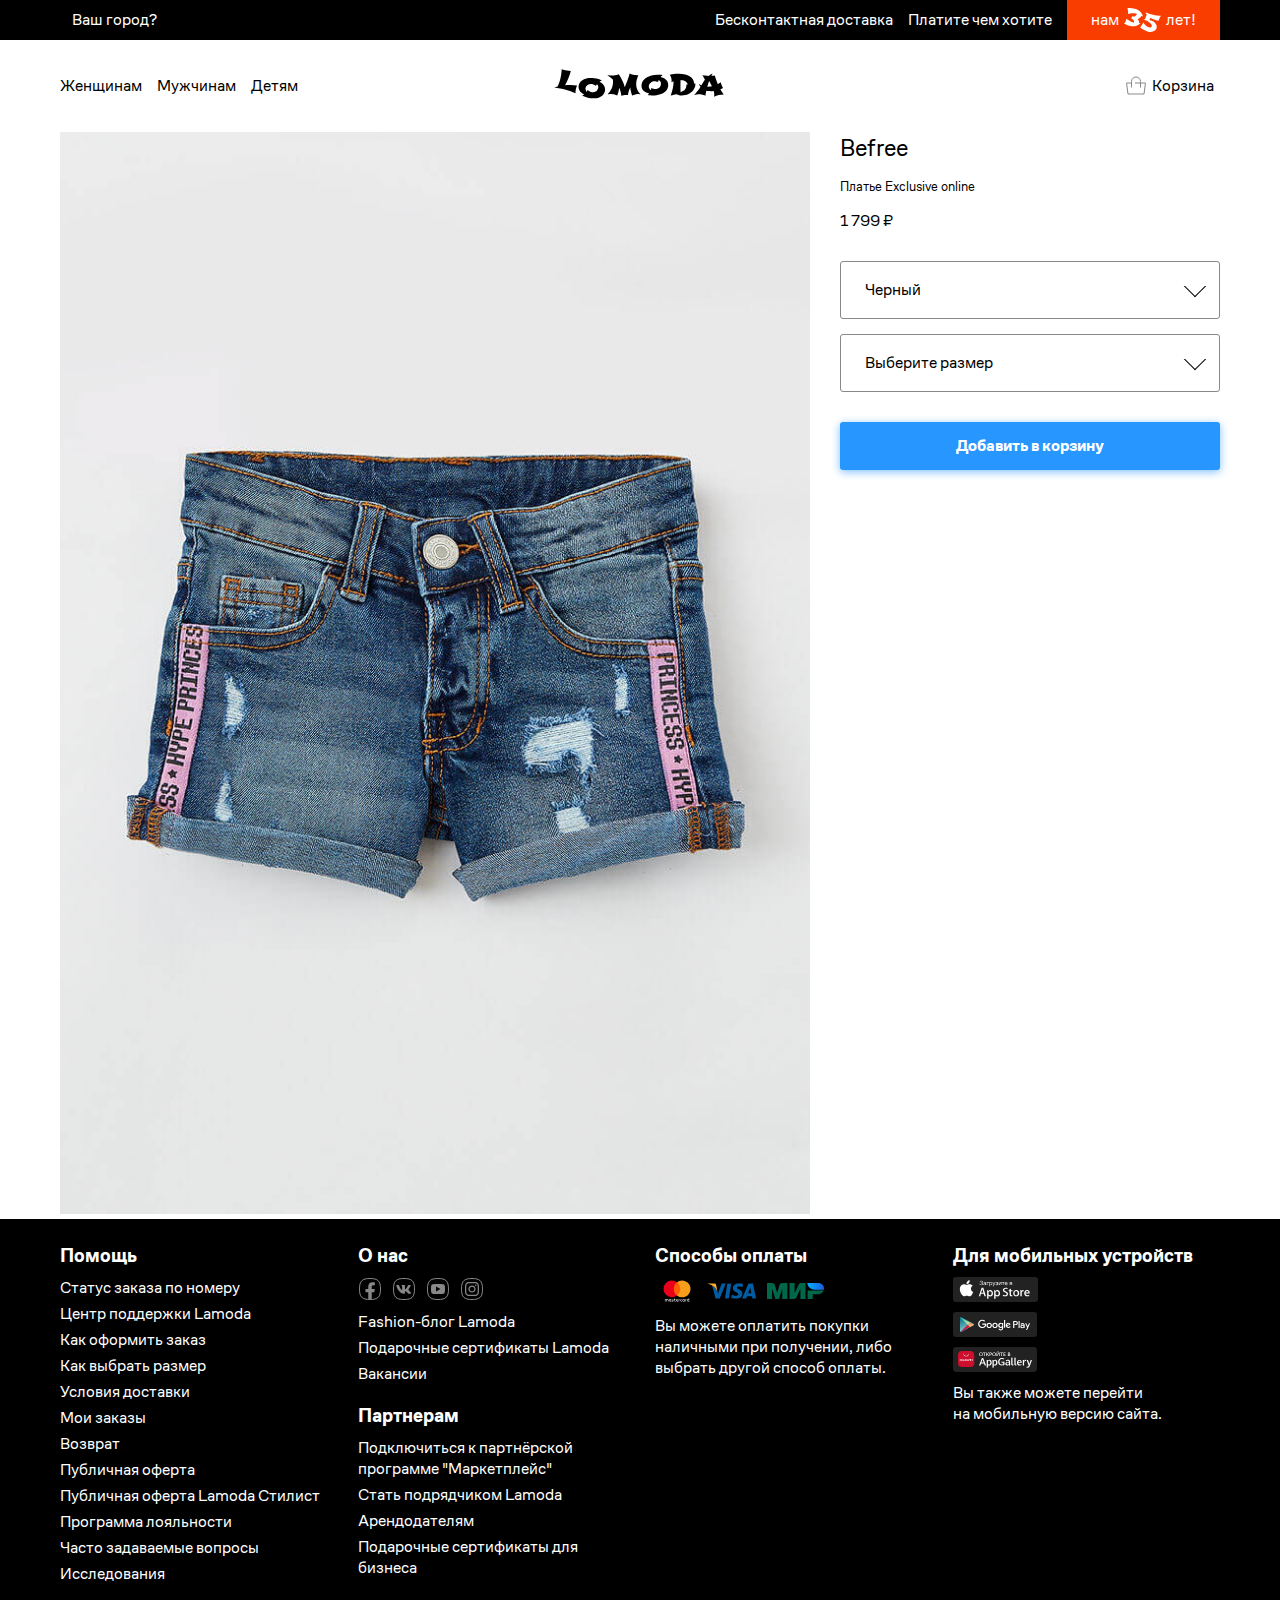
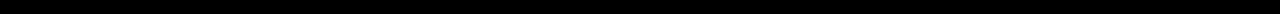
==== card-good.html @ 977532aa "first commit" ====
<!DOCTYPE html>
<html lang="en">

<head>
    <meta charset="UTF-8">
    <meta http-equiv="X-UA-Compatible" content="IE=edge">
    <meta name="viewport" content="width=device-width, initial-scale=1.0">

    <link rel="apple-touch-icon" sizes="180x180" href="favicon/apple-touch-icon.png">
    <link rel="icon" type="image/png" sizes="32x32" href="favicon/favicon-32x32.png">
    <link rel="icon" type="image/png" sizes="16x16" href="favicon/favicon-16x16.png">
    <link rel="manifest" href="favicon/site.webmanifest">
    <link rel="mask-icon" href="favicon/safari-pinned-tab.svg" color="#5bbad5">
    <meta name="msapplication-TileColor" content="#ffc40d">
    <meta name="theme-color" content="#ffffff">

    <link rel="preload" href="fonts/CoFoSans-Bold.woff2" as="font" type="font/woff2" crossorigin>
    <link rel="preload" href="fonts/CoFoSans-Black.woff2" as="font" type="font/woff2" crossorigin>
    <link rel="preload" href="fonts/CoFoSans-Regular.woff2" as="font" type="font/woff2" crossorigin>
    <link rel="preload" href="fonts/CoFoSans-Medium.woff2" as="font" type="font/woff2" crossorigin>

    <link rel="stylesheet" href="styles/style.min.css">
    <title>Lomoda</title>
</head>

<body>
    <header class="header">
        <div class="container">
            <div class="header__wrapper">
                <button class="header__city-button">Ваш город?</button>
                <div class="header__right-block">
                    <p class="header__delivery">Бесконтактная доставка</p>
                    <p class="header__pay">Платите чем хотите</p>
                    <div class="header__birthday">
                        <span>нам </span>
                        <img class="header__birthday-img" src="image/35.svg" alt="">
                        <span>лет!</span>
                    </div>
                </div>
            </div>
        </div>
    </header>
    <main>
        <section class="subheader">
            <div class="container">
                <div class="subheader__wrapper">
                    <nav class="subheader__navigation navigation">
                        <ul class="navigation__list">
                            <li class="navigation__item"><a class="navigation__link" href="goods.html#women">Женщинам</a></li>
                            <li class="navigation__item"><a class="navigation__link" href="goods.html#men">Мужчинам</a></li>
                            <li class="navigation__item"><a class="navigation__link" href="goods.html#kids">Детям</a></li>
                        </ul>
                    </nav>
                    <a href="index.html" class="subheader__logo"><img src="image/logo.svg" alt="Компания Lomoda"></a>
                    <button class="subheader__cart">Корзина</button>
                </div>
            </div>
        </section>
        <section class="card-good">
            <div class="container card-good__wrapper">
                <div class="card-good__image-wrapper">
                    <img class="card-good__image" src="goods-image/MP002XG01REQ_14210247_1_v1.jpg" alt="">
                </div>
                <div class="card-good__description">
                    <h2 class="card-good__title-wrapper">
                        <p class="card-good__brand">Befree</p>
                        <p class="card-good__title">Платье Exclusive online</p>
                    </h2>
                    <p class="card-good__price">1 799 ₽</p>

                    <div class="card-good__color-wrapper card-good__select__wrapper">
                        <button class="card-good__color card-good__select">Черный</button>
                        <ul class="card-good__color-list card-good__select-list">
                            <li class="card-good__select-item">Черный</li>
                            <li class="card-good__select-item">Белый</li>
                            <li class="card-good__select-item">Красный</li>
                            <li class="card-good__select-item">Зеленый</li>
                            <li class="card-good__select-item">Синий</li>
                            <li class="card-good__select-item">Желтый</li>
                        </ul>
                    </div>
                    
                    <div class="card-good__sizes-wrapper card-good__select__wrapper">
                        <button class="card-good__sizes card-good__select">Выберите размер</button>
                        <ul class="card-good__sizes-list card-good__select-list">
                            <li class="card-good__select-item">36</li>
                            <li class="card-good__select-item">38</li>
                            <li class="card-good__select-item">40</li>
                            <li class="card-good__select-item">42</li>
                            <li class="card-good__select-item">44</li>
                            <li class="card-good__select-item">46</li>
                            <li class="card-good__select-item">48</li>
                            <li class="card-good__select-item">50</li>
                            <li class="card-good__select-item">52</li>
                        </ul>
                    </div>
                    

                    <button class="card-good__buy">Добавить в корзину</button>
                </div>
            </div>


        </section>

    </main>
    <footer class="footer">
        <div class="container footer__columns">
            <div class="footer__column">
                <h3 class="footer__column-title">Помощь</h3>
                <ul class="footer__column-list">
                    <li class="footer__column-item"><a class="footer__link" href="#">Статус заказа по номеру</a></li>
                    <li class="footer__column-item"><a class="footer__link" href="#">Центр поддержки Lamoda</a></li>
                    <li class="footer__column-item"><a class="footer__link" href="#">Как оформить заказ</a></li>
                    <li class="footer__column-item"><a class="footer__link" href="#">Как выбрать размер</a></li>
                    <li class="footer__column-item"><a class="footer__link" href="#">Условия доставки</a></li>
                    <li class="footer__column-item"><a class="footer__link" href="#">Мои заказы</a></li>
                    <li class="footer__column-item"><a class="footer__link" href="#">Возврат</a></li>
                    <li class="footer__column-item"><a class="footer__link" href="#">Публичная оферта</a></li>
                    <li class="footer__column-item"><a class="footer__link" href="#">Публичная оферта Lamoda Стилист</a></li>
                    <li class="footer__column-item"><a class="footer__link" href="#">Программа лояльности</a></li>
                    <li class="footer__column-item"><a class="footer__link" href="#">Часто задаваемые вопросы</a></li>
                    <li class="footer__column-item"><a class="footer__link" href="#">Исследования</a></li>
                </ul>
            </div>

            <div class="footer__column">
                <h3 class="footer__column-title">О нас</h3>
                <ul class="footer__column-list">
                    <li class="footer__column-item">
                        <ul class="footer__column-icons">
                            <li><a target="_blank" href="#" class="footer__social-item footer__social-item_fb"></a></li>
                            <li><a target="_blank" href="#" class="footer__social-item footer__social-item_vk"></a></li>
                            <li><a target="_blank" href="#" class="footer__social-item footer__social-item_yt"></a></li>
                            <li><a target="_blank" href="#" class="footer__social-item footer__social-item_ig"></a></li>
                        </ul>
                    </li>
                    <li class="footer__column-item"><a class="link footer__link" href="#">Fashion-блог Lamoda</a></li>
                    <li class="footer__column-item"><a class="link footer__link" href="#">Подарочные сертификаты Lamoda</a></li>
                    <li class="footer__column-item"><a class="link footer__link" href="#" target="_blank">Вакансии</a></li>
                </ul>

                <h3 class="footer__column-title">Партнерам</h3>
                <ul class="footer__column-list">
                    <li class="footer__column-item"><a class="link footer__link" href="#">Подключиться к партнёрской программе "Маркетплейс"</a></li>
                    <li class="footer__column-item"><a class="link footer__link" href="#">Стать подрядчиком Lamoda</a></li>
                    <li class="footer__column-item"><a class="link footer__link" href="#">Арендодателям</a></li>
                    <li class="footer__column-item"><a class="link footer__link" href="#">Подарочные сертификаты для бизнеса</a></li>
                </ul>
            </div>
            <div class="footer__column">
                <div class="footer__column-item">
                    <h3 class="footer__column-title">Способы оплаты</h3>
                    <ul class="footer__column-icons">
                        <li class="footer__column-icon footer__icon-mastercard"></li>
                        <li class="footer__column-icon footer__icon-visa"></li>
                        <li class="footer__column-icon footer__icon-mir"></li>
                    </ul>
                </div>
                <p class="footer__column-item footer__text">

                    Вы можете оплатить покупки<br>наличными при получении, либо<br>выбрать
                    <a class="inline-link" href="#">другой способ оплаты</a>.

                </p>
            </div>
            <div class="footer__column">
                <h3 class="footer__column-title">Для мобильных устройств</h3>
                <ul class="footer__column-icons footer__column-icons__app">
                    <li><a target="_blank" class="footer__block-icon footer__icon-appstore" href="#"></a></li>
                    <li><a target="_blank" class="footer__block-icon footer__icon-googleplay" href="#"></a></li>
                    <li><a target="_blank" class="footer__block-icon footer__icon-huaweistore" href="#"></a></li>
                </ul>
                <p class="footer__column-item footer__text">Вы также можете перейти<br>на <a href="#" class="inline-link js-mobile-version">мобильную версию сайта</a>.</p>
            </div>
        </div>
    </footer>

    <div class="cart-overlay"> <!-- cart-overlay-open -->
        <div class="cart">
            <h2 class="cart__title">Корзина</h2>
            <div class="cart__table-wrapper">

                <table class="cart__table">
                    <colgroup class="cart__col">
                        <col class="cart__col-number">
                        <col class="cart__col-name">
                        <col class="cart__col-color">
                        <col class="cart__col-size">
                        <col class="cart__col-price">
                        <col class="cart__col-delete">
                    </colgroup>
                    <thead>
                        <tr>
                            <th class="cart__title-number">#</th>
                            <th>Наименование</th>
                            <th>Цвет</th>
                            <th>Размер</th>
                            <th>Цена</th>
                            <th></th>
                        </tr>
                    </thead>
                    <tbody class="cart__list-goods">
                        <tr>
                            <td>1</td>
                            <td>New Balance Леггинсы NB Essentials Botanical Legging</td>
                            <td>-</td>
                            <td>42/44</td>
                            <td>2999 &#8381;</td>
                            <td><button class="btn-delete">&times;</button></td>
                        </tr>
                        <tr>
                            <td>2</td>
                            <td>Adidas Костюм спортивный W TS CO ENERGIZ</td>
                            <td>-</td>
                            <td>42/44</td>
                            <td>7999 &#8381;</td>
                            <td><button class="btn-delete">&times;</button></td>
                        </tr>
                        <tr>
                            <td>3</td>
                            <td>Befree Топ Exclusive online</td>
                            <td>Фиолетовый</td>
                            <td>42</td>
                            <td>599 &#8381;</td>
                            <td><button class="btn-delete">&times;</button></td>
                        </tr>
                    </tbody>
                    <tfoot>
                        <tr>
                            <th colspan="3">
                                <div class="cart__wrapper-promo">
                                    <label for="promo">Промо-код:</label>
                                    <input class="cart__promo" id="promo" type="text">
                                </div>

                            </th>
                            <th>Итого:</th>
                            <th class="cart__total-cost" colspan="2">11597 &#8381;</th>
                        </tr>
                    </tfoot>
                </table>

            </div>
            <button class="cart__btn-buy">Оформить</button>
            <button class="cart__btn-close"></button>
        </div>
    </div>

</body>

</html>
---- styles/style.min.css ----
@font-face{font-family:'CoFo Sans';src:local("CoFo Sans Bold"),local("CoFoSans-Bold"),url("../fonts/CoFoSans-Bold.woff2") format("woff2"),url("../fonts/CoFoSans-Bold.woff") format("woff");font-weight:bold;font-display:swap}@font-face{font-family:'CoFo Sans';src:local("CoFo Sans Black"),local("CoFoSans-Black"),url("../fonts/CoFoSans-Black.woff2") format("woff2"),url("../fonts/CoFoSans-Black.woff") format("woff");font-weight:900;font-display:swap}@font-face{font-family:'CoFo Sans';src:local("CoFo Sans"),local("CoFoSans-Regular"),url("../fonts/CoFoSans-Regular.woff2") format("woff2"),url("../fonts/CoFoSans-Regular.woff") format("woff");font-weight:normal;font-display:swap}@font-face{font-family:'CoFo Sans';src:local("CoFo Sans Medium"),local("CoFoSans-Medium"),url("../fonts/CoFoSans-Medium.woff2") format("woff2"),url("../fonts/CoFoSans-Medium.woff") format("woff");font-weight:500;font-display:swap}:root{-webkit-box-sizing:border-box;box-sizing:border-box}*,*::before,*::after{-webkit-box-sizing:inherit;box-sizing:inherit}body{min-width:320px;min-height:100vh;margin:0;background-color:#fff;font-family:"CoFo Sans", Arial, sans-serif;font-size:16px;font-weight:400;color:black}button,input,optgroup,select,textarea{font:inherit;margin:0}img{max-width:100%;height:auto}a{text-decoration:none;color:inherit}ul,ol{list-style:none}h1,h2,h3,h4,p,ul,ol,figure,figcaption{padding:0;margin:0}.container{max-width:1200px;margin:0 auto;padding:0 20px}.visually-hidden{position:absolute !important;clip:rect(1px 1px 1px 1px);clip:rect(1px, 1px, 1px, 1px);padding:0 !important;border:0 !important;height:1px !important;width:1px !important;overflow:hidden}.clearfix::after{content:"";display:table;clear:both}button{cursor:pointer}.header{background-color:#000;color:#fff}.header__wrapper{display:-webkit-box;display:-ms-flexbox;display:flex;-webkit-box-pack:justify;-ms-flex-pack:justify;justify-content:space-between;-webkit-box-align:center;-ms-flex-align:center;align-items:center;height:40px;line-height:40px}.header__city-button{background-color:transparent;color:inherit;padding:0 12px;border:none;height:100%;-webkit-transition:background-color 0.3s;transition:background-color 0.3s}.header__city-button:hover{background-color:#0060d2}@media (max-width: 480px){.header__city-button{margin:0 auto}}.header__right-block{display:-webkit-box;display:-ms-flexbox;display:flex;gap:15px;height:100%}@media (max-width: 480px){.header__right-block{display:none}}.header__pay,.header__delivery{-ms-flex-item-align:center;-ms-grid-row-align:center;align-self:center;height:100%;cursor:pointer;-webkit-transition:background-color 0.3s;transition:background-color 0.3s}.header__pay:hover,.header__delivery:hover{background-color:#0060d2}@media (max-width: 768px){.header__pay,.header__delivery{display:none}}.header__birthday{display:-webkit-box;display:-ms-flexbox;display:flex;padding:8px 24px;-webkit-box-align:center;-ms-flex-align:center;align-items:center;background-color:#f93c00;max-height:100%}.header__birthday-img{max-height:100%}.header__birthday *:not(:last-child){margin-right:5px}.subheader{min-height:90px}@media (max-width: 768px){.subheader{padding-top:30px}}.subheader__wrapper{position:relative;display:-ms-grid;display:grid;-ms-grid-columns:(1fr)[3];grid-template-columns:repeat(3, 1fr);-webkit-box-align:center;-ms-flex-align:center;align-items:center;-webkit-box-pack:justify;-ms-flex-pack:justify;justify-content:space-between;min-height:90px}@media (max-width: 768px){.subheader__wrapper{-ms-grid-columns:(1fr)[2];grid-template-columns:repeat(2, 1fr)}}.subheader__logo{display:block;max-width:180px;-ms-grid-column-align:center;justify-self:center}@media (max-width: 768px){.subheader__navigation{-webkit-box-ordinal-group:0;-ms-flex-order:-1;order:-1;-ms-grid-column:1;-ms-grid-column-span:2;grid-column:1 / 3}}.subheader__cart{display:block;-ms-grid-column-align:end;justify-self:end;background-color:transparent;background-image:url("../image/cart.svg");background-repeat:no-repeat;background-position:left;padding-left:28px;border:none}.navigation__list{display:-webkit-box;display:-ms-flexbox;display:flex;gap:15px}@media (max-width: 768px){.navigation__list{-webkit-box-pack:center;-ms-flex-pack:center;justify-content:center}}.promo__grid-image{width:100%;height:100%;-o-object-position:center;object-position:center;-o-object-fit:cover;object-fit:cover}.promo__grid{display:-ms-grid;display:grid;gap:16px;margin-bottom:16px}.promo__grid-item__big{-ms-grid-column:1;-ms-grid-column-span:2;grid-column:1/3;-ms-grid-row:1;-ms-grid-row-span:2;grid-row:1/3}.promo__grid-item__small{-ms-grid-column:3;-ms-grid-column-span:1;grid-column:3/4}.promo__grid-reverse-item__big{-ms-grid-column:2;-ms-grid-column-span:2;grid-column:2/4;-ms-grid-row:1;-ms-grid-row-span:2;grid-row:1/3}.promo__grid-reverse-item__small{-ms-grid-column:1;-ms-grid-column-span:1;grid-column:1/2}@media (max-width: 768px){.promo__grid-item__small{-ms-grid-column:1;-ms-grid-column-span:1;grid-column:1/2}.promo__grid-item__small:nth-child(odd){-ms-grid-column:2;-ms-grid-column-span:1;grid-column:2/3}.promo__grid-reverse-item__big{-ms-grid-column:1;-ms-grid-column-span:2;grid-column:1/3}.promo__grid-reverse-item__small{-ms-grid-column:1;-ms-grid-column-span:1;grid-column:1/2}.promo__grid-reverse-item__small:nth-child(odd){-ms-grid-column:2;-ms-grid-column-span:1;grid-column:2/3}}@media (max-width: 550px){.promo__grid-item__big{-ms-grid-column:1;-ms-grid-column-span:2;grid-column:1/3}.promo__grid-item__small{-ms-grid-column:1;-ms-grid-column-span:2;grid-column:1/3}.promo__grid-item__small:nth-child(odd){-ms-grid-column:1;-ms-grid-column-span:2;grid-column:1/3}.promo__grid-reverse-item__big{-ms-grid-column:1;-ms-grid-column-span:2;grid-column:1/3}.promo__grid-reverse-item__small{-ms-grid-column:1;-ms-grid-column-span:2;grid-column:1/3}.promo__grid-reverse-item__small:nth-child(odd){-ms-grid-column:1;-ms-grid-column-span:2;grid-column:1/3}}.goods{padding-bottom:30px}.goods__title{margin-bottom:30px}@media (max-width: 480px){.goods__title{text-align:center}}.goods__list{display:-ms-grid;display:grid;gap:30px;-ms-grid-columns:(1fr)[4];grid-template-columns:repeat(4, 1fr)}@media (max-width: 1024px){.goods__list{-ms-grid-columns:(1fr)[3];grid-template-columns:repeat(3, 1fr)}}@media (max-width: 768px){.goods__list{-ms-grid-columns:(1fr)[2];grid-template-columns:repeat(2, 1fr)}}@media (max-width: 480px){.goods__list{-ms-grid-columns:1fr;grid-template-columns:1fr}}.goods__item{-ms-grid-column-align:center;justify-self:center}.good{-webkit-box-shadow:0px 0px 3px #ccc;box-shadow:0px 0px 3px #ccc;height:100%;display:-webkit-box;display:-ms-flexbox;display:flex;-webkit-box-orient:vertical;-webkit-box-direction:normal;-ms-flex-direction:column;flex-direction:column}.good:hover{-webkit-box-shadow:0px 0px 5px #aaa;box-shadow:0px 0px 5px #aaa}@media (max-width: 480px){.good{max-width:320px}}.good__price{font-weight:700;margin-bottom:10px;text-align:left}.good__title{font-weight:400;margin-bottom:10px;text-align:left}.good__title__grey{color:#888}.good__sizes{margin-bottom:10px;color:#888;text-align:left}.good__link{-ms-flex-item-align:end;-ms-grid-row-align:end;align-self:end;background-image:url("../image/more.svg");background-size:contain;background-repeat:no-repeat;background-position:left;margin:0 auto;padding-left:20px}.good__description{display:-ms-grid;display:grid;-ms-grid-columns:1fr;grid-template-columns:1fr;-ms-grid-rows:(auto)[4];grid-template-rows:repeat(4, auto);-webkit-box-pack:end;-ms-flex-pack:end;justify-content:end;height:100%;padding:15px;text-align:center;font-size:13px}.card-good__wrapper{display:-webkit-box;display:-ms-flexbox;display:flex;gap:30px}@media (max-width: 968px){.card-good__wrapper{-webkit-box-pack:center;-ms-flex-pack:center;justify-content:center;-ms-flex-wrap:wrap;flex-wrap:wrap}}.card-good__image-wrapper{max-width:750px}.card-good__description{-webkit-box-flex:1;-ms-flex-positive:1;flex-grow:1;max-width:750px;-ms-flex-preferred-size:280px;flex-basis:280px}@media (max-width: 968px){.card-good__description{display:-ms-grid;display:grid;gap:20px}}.card-good__brand{font-size:24px;font-weight:400;line-height:32px;margin-bottom:15px}.card-good__title-wrapper{margin-bottom:15px}.card-good__title{font-size:13px;font-weight:400;line-height:16px}.card-good__select__wrapper{position:relative}.card-good__select{position:relative;padding:8px 24px;text-align:left;background-color:transparent;width:100%;height:58px;border:1px solid #888;border-radius:3px}.card-good__select:after{content:'';position:absolute;right:16px;top:50%;height:16px;width:16px;margin-top:-4px;-webkit-transform:translateY(-50%) rotate(-45deg);transform:translateY(-50%) rotate(-45deg);border-style:solid;border-color:transparent transparent #000 #000;border-width:1px;z-index:1;-webkit-transition:border-color 0.2s ease-in-out, margin-top 0.2s ease-in-out;transition:border-color 0.2s ease-in-out, margin-top 0.2s ease-in-out}.card-good__select__open{border-bottom-color:#ccc;border-bottom-left-radius:0;border-bottom-right-radius:0}.card-good__select__open:after{margin-top:6px;border-color:#000 #000 transparent transparent}.card-good__select__open+.card-good__select-list{display:block}.card-good__select-list{display:none;position:absolute;max-height:150px;overflow:auto;width:100%;z-index:10;background-color:#fff;border:1px solid #000;border-top-color:#ccc;padding:0}.card-good__select-item{padding:8px}.card-good__select-item:hover{background-color:#ccc}@media (max-width: 968px){.card-good__title-wrapper{-ms-grid-column:1;-ms-grid-column-span:1;grid-column:1/2;-ms-grid-row:1;-ms-grid-row-span:1;grid-row:1/2}}@media (max-width: 520px){.card-good__title-wrapper{grid-column:auto;grid-row:auto}}.card-good__price{margin-bottom:30px}@media (max-width: 968px){.card-good__price{-ms-grid-column:2;-ms-grid-column-span:1;grid-column:2/3;-ms-grid-row:1;-ms-grid-row-span:1;grid-row:1/2}}@media (max-width: 520px){.card-good__price{grid-column:auto;grid-row:auto}}.card-good__color-wrapper{margin-bottom:15px}@media (max-width: 968px){.card-good__color-wrapper{margin-bottom:0;-ms-grid-column:3;-ms-grid-column-span:1;grid-column:3/4;-ms-grid-row:1;-ms-grid-row-span:1;grid-row:1/2}}@media (max-width: 520px){.card-good__color-wrapper{grid-column:auto;grid-row:auto}}.card-good__sizes-wrapper{margin-bottom:30px}@media (max-width: 968px){.card-good__sizes-wrapper{margin-bottom:0;-ms-grid-column:3;-ms-grid-column-span:1;grid-column:3/4;-ms-grid-row:2;-ms-grid-row-span:1;grid-row:2/3}}@media (max-width: 520px){.card-good__sizes-wrapper{grid-column:auto;grid-row:auto}}.card-good__buy{width:100%;height:48px;border:none;padding:10px 15px;border-radius:3px;color:#fff;background-color:#2796FF;-webkit-box-shadow:0 2px 8px 0 rgba(39,150,255,0.6);box-shadow:0 2px 8px 0 rgba(39,150,255,0.6);font-weight:700;font-size:16px;margin-bottom:32px}@media (max-width: 968px){.card-good__buy{-ms-grid-column:1;-ms-grid-column-span:2;grid-column:1/3;-ms-grid-row:3;-ms-grid-row-span:1;grid-row:3/4}}@media (max-width: 520px){.card-good__buy{grid-column:auto;grid-row:auto}}.cart-overlay{display:none;-webkit-box-pack:center;-ms-flex-pack:center;justify-content:center;-webkit-box-align:center;-ms-flex-align:center;align-items:center;position:fixed;top:0;left:0;bottom:0;right:0;width:100%;height:100vh;z-index:1000;overflow-y:auto;background:rgba(0,0,0,0.5);-webkit-backdrop-filter:blur(3px);backdrop-filter:blur(3px);-webkit-animation:fadeIn 300ms ease-in-out;animation:fadeIn 300ms ease-in-out}.cart-overlay-open{display:-webkit-box;display:-ms-flexbox;display:flex}.cart{position:relative;max-width:100%;min-height:200px;border-radius:8px;border:none;padding:30px;background-color:#000;color:#fff;font-weight:300}.cart__table-wrapper{overflow-y:auto;max-width:100%}.cart__table{border-collapse:collapse;table-layout:fixed;margin-bottom:30px}.cart__col-name{min-width:230px}.cart__col-price{min-width:100px}.cart__title{text-align:left;font-size:32px;margin-bottom:15px}.cart th,.cart td{border:1px solid #fff;padding:5px 10px}.cart__title-number{text-align:left}.cart__cell-wrapper{display:-webkit-box;display:-ms-flexbox;display:flex;width:100%}.cart__promo{-webkit-box-flex:1;-ms-flex-positive:1;flex-grow:1}.cart__btn-buy{width:100%;height:48px;border:none;padding:10px 15px;border-radius:3px;color:#fff;background-color:#2796FF;-webkit-box-shadow:0 2px 8px 0 rgba(39,150,255,0.6);box-shadow:0 2px 8px 0 rgba(39,150,255,0.6);font-weight:700;font-size:16px;margin-bottom:32px}.cart__btn-close{position:absolute;top:0;right:0;width:3em;height:3em;color:inherit;background:transparent;border:none;cursor:pointer;outline:none}.cart__btn-close::before,.cart__btn-close::after{content:"";display:block;position:absolute;top:50%;right:5px;left:5px;border-bottom:1px solid white;-webkit-transform:rotate(45deg);transform:rotate(45deg)}.cart__btn-close::after{-webkit-transform:rotate(-45deg);transform:rotate(-45deg)}.cart__btn-close:focus::before,.cart__btn-close:hover::before,.cart__btn-close:focus::after,.cart__btn-close:hover::after{border-color:#f93c00}.btn-delete{background-color:transparent;border:none;color:#fff;font-weight:700}.btn-delete:hover{color:#f93c00;text-shadow:0 0 3px #f93c00}@-webkit-keyframes fadeIn{from{opacity:0}to{opacity:1}}@keyframes fadeIn{from{opacity:0}to{opacity:1}}.footer{padding:25px 0;background-color:#000;color:#fff}.footer__columns{display:-ms-grid;display:grid;-webkit-box-pack:justify;-ms-flex-pack:justify;justify-content:space-between;gap:30px;-ms-grid-columns:(1fr)[4];grid-template-columns:repeat(4, 1fr)}@media (max-width: 1096px){.footer__columns{-ms-grid-columns:(1fr)[2];grid-template-columns:repeat(2, 1fr)}}@media (max-width: 520px){.footer__columns{-ms-grid-columns:1fr;grid-template-columns:1fr}}.footer__column-title{margin-bottom:10px}.footer__column-list:not(:last-child){margin-bottom:20px}.footer__column-item{margin-bottom:5px}.footer__column-icons{display:-webkit-box;display:-ms-flexbox;display:flex;-webkit-box-align:center;-ms-flex-align:center;align-items:center;gap:10px;margin-bottom:10px}.footer__column-icons__app{-webkit-box-orient:vertical;-webkit-box-direction:normal;-ms-flex-direction:column;flex-direction:column;-webkit-box-align:start;-ms-flex-align:start;align-items:flex-start}.footer__social-item{display:block;width:24px;height:24px;background-position:center;background-size:contain;background-repeat:no-repeat}.footer__social-item_fb{background-image:url(../image/facebook.svg)}.footer__social-item_fb:hover{background-image:url(../image/facebook_hover.svg)}.footer__social-item_vk{background-image:url(../image/vk.svg)}.footer__social-item_vk:hover{background-image:url(../image/vk_hover.svg)}.footer__social-item_yt{background-image:url(../image/youtube.svg)}.footer__social-item_yt:hover{background-image:url(../image/youtube_hover.svg)}.footer__social-item_ig{background-image:url(../image/instagram.svg)}.footer__social-item_ig:hover{background-image:url(../image/instagram_hover.svg)}.footer__column-icon{display:block;background-position:center;background-size:contain;background-repeat:no-repeat}.footer__icon-mastercard{width:43px;height:28px;background-image:url(../image/footer__icon-mastercard.svg)}.footer__icon-visa{width:49px;height:16px;background-image:url(../image/footer__icon-visa.svg)}.footer__icon-mir{width:57px;height:16px;background-image:url(../image/footer__icon-mir.svg)}.footer__block-icon{display:block;width:85px;height:25px;background-position:center;background-size:contain;background-repeat:no-repeat}.footer__icon-appstore{background-image:url(../image/footer__icon-appstore.svg)}.footer__icon-googleplay{background-image:url(../image/footer__icon-googleplay.svg)}.footer__icon-huaweistore{background-image:url(../image/footer__icon-huaweistore.svg)}
/*# sourceMappingURL=style.min.css.map */
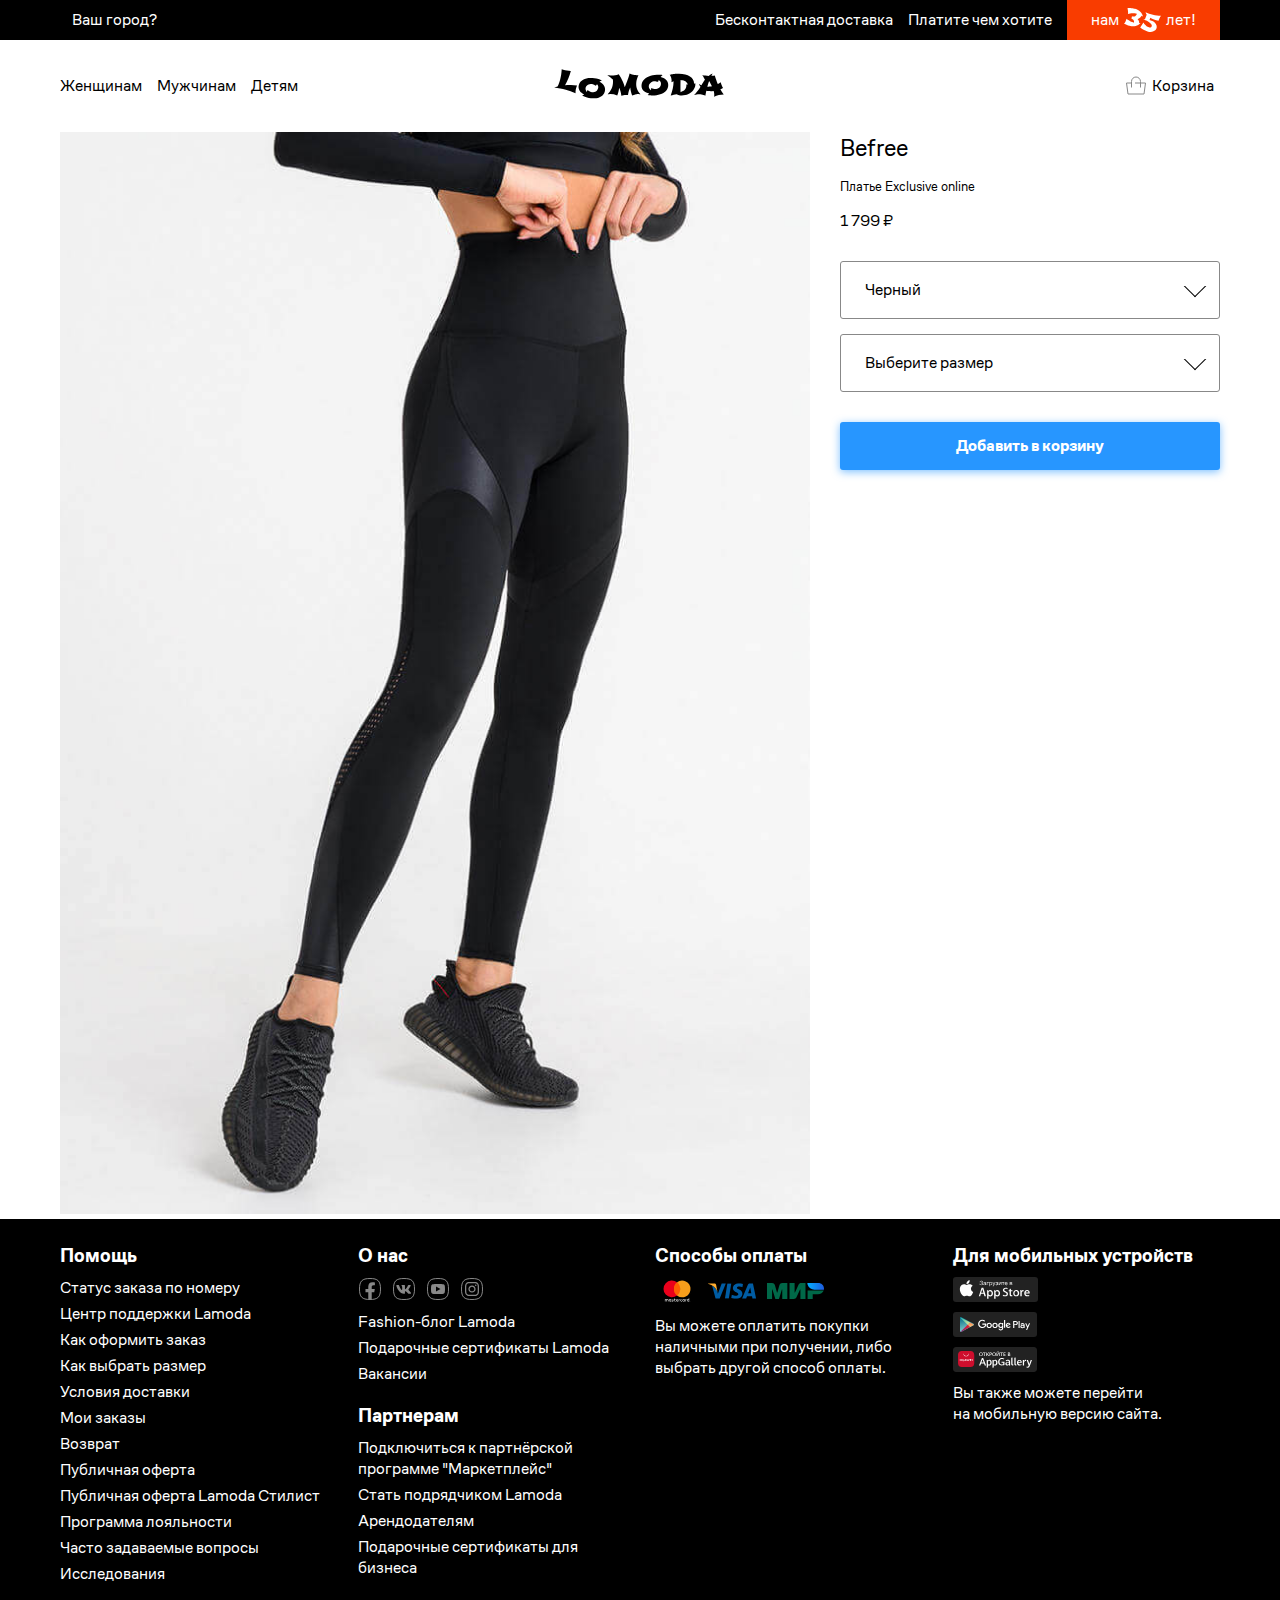
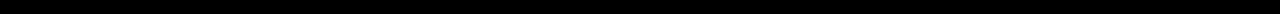
==== commit 5225fb1f: "Day 2+ (sart rendering  single Good Page)" ====
--- a/card-good.html
+++ b/card-good.html
@@ -2,251 +2,261 @@
 <html lang="en">
 
 <head>
-    <meta charset="UTF-8">
-    <meta http-equiv="X-UA-Compatible" content="IE=edge">
-    <meta name="viewport" content="width=device-width, initial-scale=1.0">
-
-    <link rel="apple-touch-icon" sizes="180x180" href="favicon/apple-touch-icon.png">
-    <link rel="icon" type="image/png" sizes="32x32" href="favicon/favicon-32x32.png">
-    <link rel="icon" type="image/png" sizes="16x16" href="favicon/favicon-16x16.png">
-    <link rel="manifest" href="favicon/site.webmanifest">
-    <link rel="mask-icon" href="favicon/safari-pinned-tab.svg" color="#5bbad5">
-    <meta name="msapplication-TileColor" content="#ffc40d">
-    <meta name="theme-color" content="#ffffff">
-
-    <link rel="preload" href="fonts/CoFoSans-Bold.woff2" as="font" type="font/woff2" crossorigin>
-    <link rel="preload" href="fonts/CoFoSans-Black.woff2" as="font" type="font/woff2" crossorigin>
-    <link rel="preload" href="fonts/CoFoSans-Regular.woff2" as="font" type="font/woff2" crossorigin>
-    <link rel="preload" href="fonts/CoFoSans-Medium.woff2" as="font" type="font/woff2" crossorigin>
-
-    <link rel="stylesheet" href="styles/style.min.css">
-    <title>Lomoda</title>
+	<meta charset="UTF-8">
+	<meta http-equiv="X-UA-Compatible" content="IE=edge">
+	<meta name="viewport" content="width=device-width, initial-scale=1.0">
+
+	<link rel="apple-touch-icon" sizes="180x180" href="favicon/apple-touch-icon.png">
+	<link rel="icon" type="image/png" sizes="32x32" href="favicon/favicon-32x32.png">
+	<link rel="icon" type="image/png" sizes="16x16" href="favicon/favicon-16x16.png">
+	<link rel="manifest" href="favicon/manifest.json" crossorigin="use-credentials">
+	<link rel="mask-icon" href="favicon/safari-pinned-tab.svg" color="#5bbad5">
+	<meta name="msapplication-TileColor" content="#ffc40d">
+	<meta name="theme-color" content="#ffffff">
+
+	<link rel="preload" href="fonts/CoFoSans-Bold.woff2" as="font" type="font/woff2" crossorigin>
+	<link rel="preload" href="fonts/CoFoSans-Black.woff2" as="font" type="font/woff2" crossorigin>
+	<link rel="preload" href="fonts/CoFoSans-Regular.woff2" as="font" type="font/woff2" crossorigin>
+	<link rel="preload" href="fonts/CoFoSans-Medium.woff2" as="font" type="font/woff2" crossorigin>
+
+	<link rel="stylesheet" href="styles/style.min.css">
+	<script src="scripts/main.js" defer></script>
+
+	<title>Lomoda</title>
 </head>
 
 <body>
-    <header class="header">
-        <div class="container">
-            <div class="header__wrapper">
-                <button class="header__city-button">Ваш город?</button>
-                <div class="header__right-block">
-                    <p class="header__delivery">Бесконтактная доставка</p>
-                    <p class="header__pay">Платите чем хотите</p>
-                    <div class="header__birthday">
-                        <span>нам </span>
-                        <img class="header__birthday-img" src="image/35.svg" alt="">
-                        <span>лет!</span>
-                    </div>
-                </div>
-            </div>
-        </div>
-    </header>
-    <main>
-        <section class="subheader">
-            <div class="container">
-                <div class="subheader__wrapper">
-                    <nav class="subheader__navigation navigation">
-                        <ul class="navigation__list">
-                            <li class="navigation__item"><a class="navigation__link" href="goods.html#women">Женщинам</a></li>
-                            <li class="navigation__item"><a class="navigation__link" href="goods.html#men">Мужчинам</a></li>
-                            <li class="navigation__item"><a class="navigation__link" href="goods.html#kids">Детям</a></li>
-                        </ul>
-                    </nav>
-                    <a href="index.html" class="subheader__logo"><img src="image/logo.svg" alt="Компания Lomoda"></a>
-                    <button class="subheader__cart">Корзина</button>
-                </div>
-            </div>
-        </section>
-        <section class="card-good">
-            <div class="container card-good__wrapper">
-                <div class="card-good__image-wrapper">
-                    <img class="card-good__image" src="goods-image/MP002XG01REQ_14210247_1_v1.jpg" alt="">
-                </div>
-                <div class="card-good__description">
-                    <h2 class="card-good__title-wrapper">
-                        <p class="card-good__brand">Befree</p>
-                        <p class="card-good__title">Платье Exclusive online</p>
-                    </h2>
-                    <p class="card-good__price">1 799 ₽</p>
-
-                    <div class="card-good__color-wrapper card-good__select__wrapper">
-                        <button class="card-good__color card-good__select">Черный</button>
-                        <ul class="card-good__color-list card-good__select-list">
-                            <li class="card-good__select-item">Черный</li>
-                            <li class="card-good__select-item">Белый</li>
-                            <li class="card-good__select-item">Красный</li>
-                            <li class="card-good__select-item">Зеленый</li>
-                            <li class="card-good__select-item">Синий</li>
-                            <li class="card-good__select-item">Желтый</li>
-                        </ul>
-                    </div>
-                    
-                    <div class="card-good__sizes-wrapper card-good__select__wrapper">
-                        <button class="card-good__sizes card-good__select">Выберите размер</button>
-                        <ul class="card-good__sizes-list card-good__select-list">
-                            <li class="card-good__select-item">36</li>
-                            <li class="card-good__select-item">38</li>
-                            <li class="card-good__select-item">40</li>
-                            <li class="card-good__select-item">42</li>
-                            <li class="card-good__select-item">44</li>
-                            <li class="card-good__select-item">46</li>
-                            <li class="card-good__select-item">48</li>
-                            <li class="card-good__select-item">50</li>
-                            <li class="card-good__select-item">52</li>
-                        </ul>
-                    </div>
-                    
-
-                    <button class="card-good__buy">Добавить в корзину</button>
-                </div>
-            </div>
-
-
-        </section>
-
-    </main>
-    <footer class="footer">
-        <div class="container footer__columns">
-            <div class="footer__column">
-                <h3 class="footer__column-title">Помощь</h3>
-                <ul class="footer__column-list">
-                    <li class="footer__column-item"><a class="footer__link" href="#">Статус заказа по номеру</a></li>
-                    <li class="footer__column-item"><a class="footer__link" href="#">Центр поддержки Lamoda</a></li>
-                    <li class="footer__column-item"><a class="footer__link" href="#">Как оформить заказ</a></li>
-                    <li class="footer__column-item"><a class="footer__link" href="#">Как выбрать размер</a></li>
-                    <li class="footer__column-item"><a class="footer__link" href="#">Условия доставки</a></li>
-                    <li class="footer__column-item"><a class="footer__link" href="#">Мои заказы</a></li>
-                    <li class="footer__column-item"><a class="footer__link" href="#">Возврат</a></li>
-                    <li class="footer__column-item"><a class="footer__link" href="#">Публичная оферта</a></li>
-                    <li class="footer__column-item"><a class="footer__link" href="#">Публичная оферта Lamoda Стилист</a></li>
-                    <li class="footer__column-item"><a class="footer__link" href="#">Программа лояльности</a></li>
-                    <li class="footer__column-item"><a class="footer__link" href="#">Часто задаваемые вопросы</a></li>
-                    <li class="footer__column-item"><a class="footer__link" href="#">Исследования</a></li>
-                </ul>
-            </div>
-
-            <div class="footer__column">
-                <h3 class="footer__column-title">О нас</h3>
-                <ul class="footer__column-list">
-                    <li class="footer__column-item">
-                        <ul class="footer__column-icons">
-                            <li><a target="_blank" href="#" class="footer__social-item footer__social-item_fb"></a></li>
-                            <li><a target="_blank" href="#" class="footer__social-item footer__social-item_vk"></a></li>
-                            <li><a target="_blank" href="#" class="footer__social-item footer__social-item_yt"></a></li>
-                            <li><a target="_blank" href="#" class="footer__social-item footer__social-item_ig"></a></li>
-                        </ul>
-                    </li>
-                    <li class="footer__column-item"><a class="link footer__link" href="#">Fashion-блог Lamoda</a></li>
-                    <li class="footer__column-item"><a class="link footer__link" href="#">Подарочные сертификаты Lamoda</a></li>
-                    <li class="footer__column-item"><a class="link footer__link" href="#" target="_blank">Вакансии</a></li>
-                </ul>
-
-                <h3 class="footer__column-title">Партнерам</h3>
-                <ul class="footer__column-list">
-                    <li class="footer__column-item"><a class="link footer__link" href="#">Подключиться к партнёрской программе "Маркетплейс"</a></li>
-                    <li class="footer__column-item"><a class="link footer__link" href="#">Стать подрядчиком Lamoda</a></li>
-                    <li class="footer__column-item"><a class="link footer__link" href="#">Арендодателям</a></li>
-                    <li class="footer__column-item"><a class="link footer__link" href="#">Подарочные сертификаты для бизнеса</a></li>
-                </ul>
-            </div>
-            <div class="footer__column">
-                <div class="footer__column-item">
-                    <h3 class="footer__column-title">Способы оплаты</h3>
-                    <ul class="footer__column-icons">
-                        <li class="footer__column-icon footer__icon-mastercard"></li>
-                        <li class="footer__column-icon footer__icon-visa"></li>
-                        <li class="footer__column-icon footer__icon-mir"></li>
-                    </ul>
-                </div>
-                <p class="footer__column-item footer__text">
-
-                    Вы можете оплатить покупки<br>наличными при получении, либо<br>выбрать
-                    <a class="inline-link" href="#">другой способ оплаты</a>.
-
-                </p>
-            </div>
-            <div class="footer__column">
-                <h3 class="footer__column-title">Для мобильных устройств</h3>
-                <ul class="footer__column-icons footer__column-icons__app">
-                    <li><a target="_blank" class="footer__block-icon footer__icon-appstore" href="#"></a></li>
-                    <li><a target="_blank" class="footer__block-icon footer__icon-googleplay" href="#"></a></li>
-                    <li><a target="_blank" class="footer__block-icon footer__icon-huaweistore" href="#"></a></li>
-                </ul>
-                <p class="footer__column-item footer__text">Вы также можете перейти<br>на <a href="#" class="inline-link js-mobile-version">мобильную версию сайта</a>.</p>
-            </div>
-        </div>
-    </footer>
-
-    <div class="cart-overlay"> <!-- cart-overlay-open -->
-        <div class="cart">
-            <h2 class="cart__title">Корзина</h2>
-            <div class="cart__table-wrapper">
-
-                <table class="cart__table">
-                    <colgroup class="cart__col">
-                        <col class="cart__col-number">
-                        <col class="cart__col-name">
-                        <col class="cart__col-color">
-                        <col class="cart__col-size">
-                        <col class="cart__col-price">
-                        <col class="cart__col-delete">
-                    </colgroup>
-                    <thead>
-                        <tr>
-                            <th class="cart__title-number">#</th>
-                            <th>Наименование</th>
-                            <th>Цвет</th>
-                            <th>Размер</th>
-                            <th>Цена</th>
-                            <th></th>
-                        </tr>
-                    </thead>
-                    <tbody class="cart__list-goods">
-                        <tr>
-                            <td>1</td>
-                            <td>New Balance Леггинсы NB Essentials Botanical Legging</td>
-                            <td>-</td>
-                            <td>42/44</td>
-                            <td>2999 &#8381;</td>
-                            <td><button class="btn-delete">&times;</button></td>
-                        </tr>
-                        <tr>
-                            <td>2</td>
-                            <td>Adidas Костюм спортивный W TS CO ENERGIZ</td>
-                            <td>-</td>
-                            <td>42/44</td>
-                            <td>7999 &#8381;</td>
-                            <td><button class="btn-delete">&times;</button></td>
-                        </tr>
-                        <tr>
-                            <td>3</td>
-                            <td>Befree Топ Exclusive online</td>
-                            <td>Фиолетовый</td>
-                            <td>42</td>
-                            <td>599 &#8381;</td>
-                            <td><button class="btn-delete">&times;</button></td>
-                        </tr>
-                    </tbody>
-                    <tfoot>
-                        <tr>
-                            <th colspan="3">
-                                <div class="cart__wrapper-promo">
-                                    <label for="promo">Промо-код:</label>
-                                    <input class="cart__promo" id="promo" type="text">
-                                </div>
-
-                            </th>
-                            <th>Итого:</th>
-                            <th class="cart__total-cost" colspan="2">11597 &#8381;</th>
-                        </tr>
-                    </tfoot>
-                </table>
-
-            </div>
-            <button class="cart__btn-buy">Оформить</button>
-            <button class="cart__btn-close"></button>
-        </div>
-    </div>
+<header class="header">
+	<div class="container">
+		<div class="header__wrapper">
+			<button class="header__city-button">Ваш город?</button>
+			<div class="header__right-block">
+				<p class="header__delivery">Бесконтактная доставка</p>
+				<p class="header__pay">Платите чем хотите</p>
+				<div class="header__birthday">
+					<span>нам </span>
+					<img class="header__birthday-img" src="image/35.svg" alt="">
+					<span>лет!</span>
+				</div>
+			</div>
+		</div>
+	</div>
+</header>
+<main>
+	<section class="subheader">
+		<div class="container">
+			<div class="subheader__wrapper">
+				<nav class="subheader__navigation navigation">
+					<ul class="navigation__list">
+						<li class="navigation__item"><a class="navigation__link" href="goods.html#women">Женщинам</a></li>
+						<li class="navigation__item"><a class="navigation__link" href="goods.html#men">Мужчинам</a></li>
+						<li class="navigation__item"><a class="navigation__link" href="goods.html#kids">Детям</a></li>
+					</ul>
+				</nav>
+				<a href="index.html" class="subheader__logo"><img src="image/logo.svg" alt="Компания Lomoda"></a>
+				<button class="subheader__cart">Корзина</button>
+			</div>
+		</div>
+	</section>
+	<section class="card-good">
+		<div class="container card-good__wrapper">
+			<div class="card-good__image-wrapper">
+				<img class="card-good__image" src="#" alt="">
+			</div>
+			<div class="card-good__description">
+				<h2 class="card-good__title-wrapper">
+					<p class="card-good__brand">Befree</p>
+					<p class="card-good__title">Платье Exclusive online</p>
+				</h2>
+				<p class="card-good__price">1 799 ₽</p>
+
+				<div class="card-good__color-wrapper card-good__select__wrapper">
+					<button class="card-good__color card-good__select">Черный</button>
+					<ul class="card-good__color-list card-good__select-list">
+						<li class="card-good__select-item">Черный</li>
+						<li class="card-good__select-item">Белый</li>
+						<li class="card-good__select-item">Красный</li>
+						<li class="card-good__select-item">Зеленый</li>
+						<li class="card-good__select-item">Синий</li>
+						<li class="card-good__select-item">Желтый</li>
+					</ul>
+				</div>
+
+				<div class="card-good__sizes-wrapper card-good__select__wrapper">
+					<button class="card-good__sizes card-good__select">Выберите размер</button>
+					<ul class="card-good__sizes-list card-good__select-list">
+						<li class="card-good__select-item">36</li>
+						<li class="card-good__select-item">38</li>
+						<li class="card-good__select-item">40</li>
+						<li class="card-good__select-item">42</li>
+						<li class="card-good__select-item">44</li>
+						<li class="card-good__select-item">46</li>
+						<li class="card-good__select-item">48</li>
+						<li class="card-good__select-item">50</li>
+						<li class="card-good__select-item">52</li>
+					</ul>
+				</div>
+
+				<button class="card-good__buy">Добавить в корзину</button>
+			</div>
+		</div>
+
+	</section>
+
+</main>
+<footer class="footer">
+	<div class="container footer__columns">
+		<div class="footer__column">
+			<h3 class="footer__column-title">Помощь</h3>
+			<ul class="footer__column-list">
+				<li class="footer__column-item"><a class="footer__link" href="#">Статус заказа по номеру</a></li>
+				<li class="footer__column-item"><a class="footer__link" href="#">Центр поддержки Lamoda</a></li>
+				<li class="footer__column-item"><a class="footer__link" href="#">Как оформить заказ</a></li>
+				<li class="footer__column-item"><a class="footer__link" href="#">Как выбрать размер</a></li>
+				<li class="footer__column-item"><a class="footer__link" href="#">Условия доставки</a></li>
+				<li class="footer__column-item"><a class="footer__link" href="#">Мои заказы</a></li>
+				<li class="footer__column-item"><a class="footer__link" href="#">Возврат</a></li>
+				<li class="footer__column-item"><a class="footer__link" href="#">Публичная оферта</a></li>
+				<li class="footer__column-item"><a class="footer__link" href="#">Публичная оферта Lamoda Стилист</a></li>
+				<li class="footer__column-item"><a class="footer__link" href="#">Программа лояльности</a></li>
+				<li class="footer__column-item"><a class="footer__link" href="#">Часто задаваемые вопросы</a></li>
+				<li class="footer__column-item"><a class="footer__link" href="#">Исследования</a></li>
+			</ul>
+		</div>
+
+		<div class="footer__column">
+			<h3 class="footer__column-title">О нас</h3>
+			<ul class="footer__column-list">
+				<li class="footer__column-item">
+					<ul class="footer__column-icons">
+						<li><a target="_blank" href="#" class="footer__social-item footer__social-item_fb"></a></li>
+						<li><a target="_blank" href="#" class="footer__social-item footer__social-item_vk"></a></li>
+						<li><a target="_blank" href="#" class="footer__social-item footer__social-item_yt"></a></li>
+						<li><a target="_blank" href="#" class="footer__social-item footer__social-item_ig"></a></li>
+					</ul>
+				</li>
+				<li class="footer__column-item"><a class="link footer__link" href="#">Fashion-блог Lamoda</a></li>
+				<li class="footer__column-item"><a class="link footer__link" href="#">Подарочные сертификаты Lamoda</a></li>
+				<li class="footer__column-item"><a class="link footer__link" href="#" target="_blank">Вакансии</a></li>
+			</ul>
+
+			<h3 class="footer__column-title">Партнерам</h3>
+			<ul class="footer__column-list">
+				<li class="footer__column-item"><a class="link footer__link" href="#">Подключиться к партнёрской программе
+					"Маркетплейс"</a></li>
+				<li class="footer__column-item"><a class="link footer__link" href="#">Стать подрядчиком Lamoda</a></li>
+				<li class="footer__column-item"><a class="link footer__link" href="#">Арендодателям</a></li>
+				<li class="footer__column-item"><a class="link footer__link" href="#">Подарочные сертификаты для бизнеса</a>
+				</li>
+			</ul>
+		</div>
+		<div class="footer__column">
+			<div class="footer__column-item">
+				<h3 class="footer__column-title">Способы оплаты</h3>
+				<ul class="footer__column-icons">
+					<li class="footer__column-icon footer__icon-mastercard"></li>
+					<li class="footer__column-icon footer__icon-visa"></li>
+					<li class="footer__column-icon footer__icon-mir"></li>
+				</ul>
+			</div>
+			<p class="footer__column-item footer__text">
+
+				Вы можете оплатить покупки<br>наличными при получении, либо<br>выбрать
+				<a class="inline-link" href="#">другой способ оплаты</a>.
+
+			</p>
+		</div>
+		<div class="footer__column">
+			<h3 class="footer__column-title">Для мобильных устройств</h3>
+			<ul class="footer__column-icons footer__column-icons__app">
+				<li><a target="_blank" class="footer__block-icon footer__icon-appstore" href="#"></a></li>
+				<li><a target="_blank" class="footer__block-icon footer__icon-googleplay" href="#"></a></li>
+				<li><a target="_blank" class="footer__block-icon footer__icon-huaweistore" href="#"></a></li>
+			</ul>
+			<p class="footer__column-item footer__text">Вы также можете перейти<br>на <a href="#"
+			                                                                             class="inline-link js-mobile-version">мобильную
+				версию сайта</a>.</p>
+		</div>
+	</div>
+</footer>
+
+<div class="cart-overlay"> <!-- cart-overlay-open -->
+	<div class="cart">
+		<h2 class="cart__title">Корзина</h2>
+		<div class="cart__table-wrapper">
+
+			<table class="cart__table">
+				<colgroup class="cart__col">
+					<col class="cart__col-number">
+					<col class="cart__col-name">
+					<col class="cart__col-color">
+					<col class="cart__col-size">
+					<col class="cart__col-price">
+					<col class="cart__col-delete">
+				</colgroup>
+				<thead>
+				<tr>
+					<th class="cart__title-number">#</th>
+					<th>Наименование</th>
+					<th>Цвет</th>
+					<th>Размер</th>
+					<th>Цена</th>
+					<th></th>
+				</tr>
+				</thead>
+				<tbody class="cart__list-goods">
+				<tr>
+					<td>1</td>
+					<td>New Balance Леггинсы NB Essentials Botanical Legging</td>
+					<td>-</td>
+					<td>42/44</td>
+					<td>2999 &#8381;</td>
+					<td>
+						<button class="btn-delete">&times;</button>
+					</td>
+				</tr>
+				<tr>
+					<td>2</td>
+					<td>Adidas Костюм спортивный W TS CO ENERGIZ</td>
+					<td>-</td>
+					<td>42/44</td>
+					<td>7999 &#8381;</td>
+					<td>
+						<button class="btn-delete">&times;</button>
+					</td>
+				</tr>
+				<tr>
+					<td>3</td>
+					<td>Befree Топ Exclusive online</td>
+					<td>Фиолетовый</td>
+					<td>42</td>
+					<td>599 &#8381;</td>
+					<td>
+						<button class="btn-delete">&times;</button>
+					</td>
+				</tr>
+				</tbody>
+				<tfoot>
+				<tr>
+					<th colspan="3">
+						<div class="cart__wrapper-promo">
+							<label for="promo">Промо-код:</label>
+							<input class="cart__promo" id="promo" type="text">
+						</div>
+
+					</th>
+					<th>Итого:</th>
+					<th class="cart__total-cost" colspan="2">11597 &#8381;</th>
+				</tr>
+				</tfoot>
+			</table>
+
+		</div>
+		<button class="cart__btn-buy">Оформить</button>
+		<button class="cart__btn-close"></button>
+	</div>
+</div>
 
 </body>
 
-</html>+</html>
